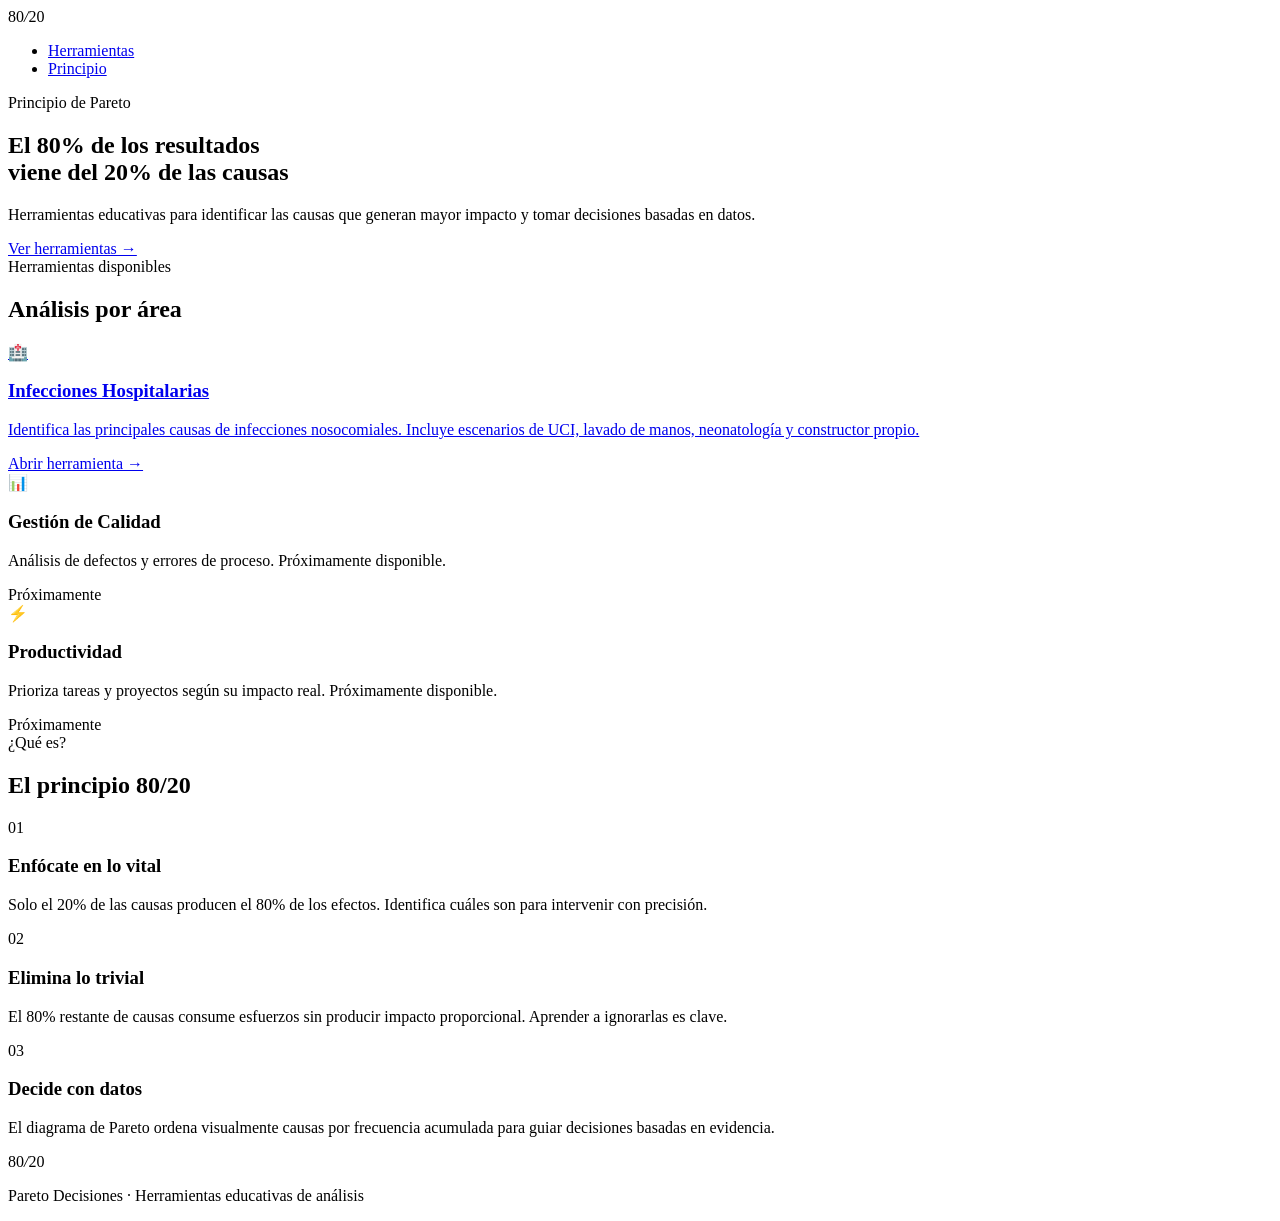
==== index.html @ b8f4c51c "Initial commit" ====
<!DOCTYPE html>
<html lang="es">
<head>
  <meta charset="UTF-8">
  <meta name="viewport" content="width=device-width, initial-scale=1.0">
  <title>Pareto Decisiones</title>
  <link rel="stylesheet" href="assets/style.css">
  <link href="https://fonts.googleapis.com/css2?family=Playfair+Display:wght@400;700;900&family=DM+Sans:wght@300;400;500&display=swap" rel="stylesheet">
</head>
<body>

  <div class="bg-grid"></div>
  <div class="accent-circle c1"></div>
  <div class="accent-circle c2"></div>

  <!-- Header -->
  <header>
    <nav>
      <span class="logo">80<em>/</em>20</span>
      <ul>
        <li><a href="#herramientas">Herramientas</a></li>
        <li><a href="#principio">Principio</a></li>
      </ul>
    </nav>
  </header>

  <!-- Hero -->
  <section class="hero">
    <div class="hero-label">Principio de Pareto</div>
    <h1>El <span class="highlight">80%</span> de los resultados<br>viene del <span class="highlight">20%</span> de las causas</h1>
    <p class="hero-sub">Herramientas educativas para identificar las causas que generan mayor impacto y tomar decisiones basadas en datos.</p>
    <a href="#herramientas" class="btn-primary">Ver herramientas →</a>
  </section>

  <!-- Herramientas -->
  <section id="herramientas" class="section">
    <div class="section-inner">
      <div class="section-tag">Herramientas disponibles</div>
      <h2>Análisis por área</h2>
      <div class="cards-grid">

        <a href="pages/infecciones.html" class="tool-card">
          <div class="tool-icon">🏥</div>
          <div class="tool-body">
            <h3>Infecciones Hospitalarias</h3>
            <p>Identifica las principales causas de infecciones nosocomiales. Incluye escenarios de UCI, lavado de manos, neonatología y constructor propio.</p>
            <span class="tool-link">Abrir herramienta →</span>
          </div>
        </a>

        <!-- Espacio para futuras herramientas -->
        <div class="tool-card tool-coming">
          <div class="tool-icon">📊</div>
          <div class="tool-body">
            <h3>Gestión de Calidad</h3>
            <p>Análisis de defectos y errores de proceso. Próximamente disponible.</p>
            <span class="tool-link coming">Próximamente</span>
          </div>
        </div>

        <div class="tool-card tool-coming">
          <div class="tool-icon">⚡</div>
          <div class="tool-body">
            <h3>Productividad</h3>
            <p>Prioriza tareas y proyectos según su impacto real. Próximamente disponible.</p>
            <span class="tool-link coming">Próximamente</span>
          </div>
        </div>

      </div>
    </div>
  </section>

  <!-- Principio -->
  <section id="principio" class="section section-dark">
    <div class="section-inner">
      <div class="section-tag">¿Qué es?</div>
      <h2>El principio 80/20</h2>
      <div class="cards-grid">
        <div class="card card-dark" data-delay="0">
          <div class="card-num">01</div>
          <h3>Enfócate en lo vital</h3>
          <p>Solo el 20% de las causas producen el 80% de los efectos. Identifica cuáles son para intervenir con precisión.</p>
        </div>
        <div class="card card-dark" data-delay="1">
          <div class="card-num">02</div>
          <h3>Elimina lo trivial</h3>
          <p>El 80% restante de causas consume esfuerzos sin producir impacto proporcional. Aprender a ignorarlas es clave.</p>
        </div>
        <div class="card card-dark" data-delay="2">
          <div class="card-num">03</div>
          <h3>Decide con datos</h3>
          <p>El diagrama de Pareto ordena visualmente causas por frecuencia acumulada para guiar decisiones basadas en evidencia.</p>
        </div>
      </div>
    </div>
  </section>

  <!-- Footer -->
  <footer>
    <span class="logo">80<em>/</em>20</span>
    <p>Pareto Decisiones · Herramientas educativas de análisis</p>
  </footer>

  <script src="assets/script.js"></script>
</body>
</html>
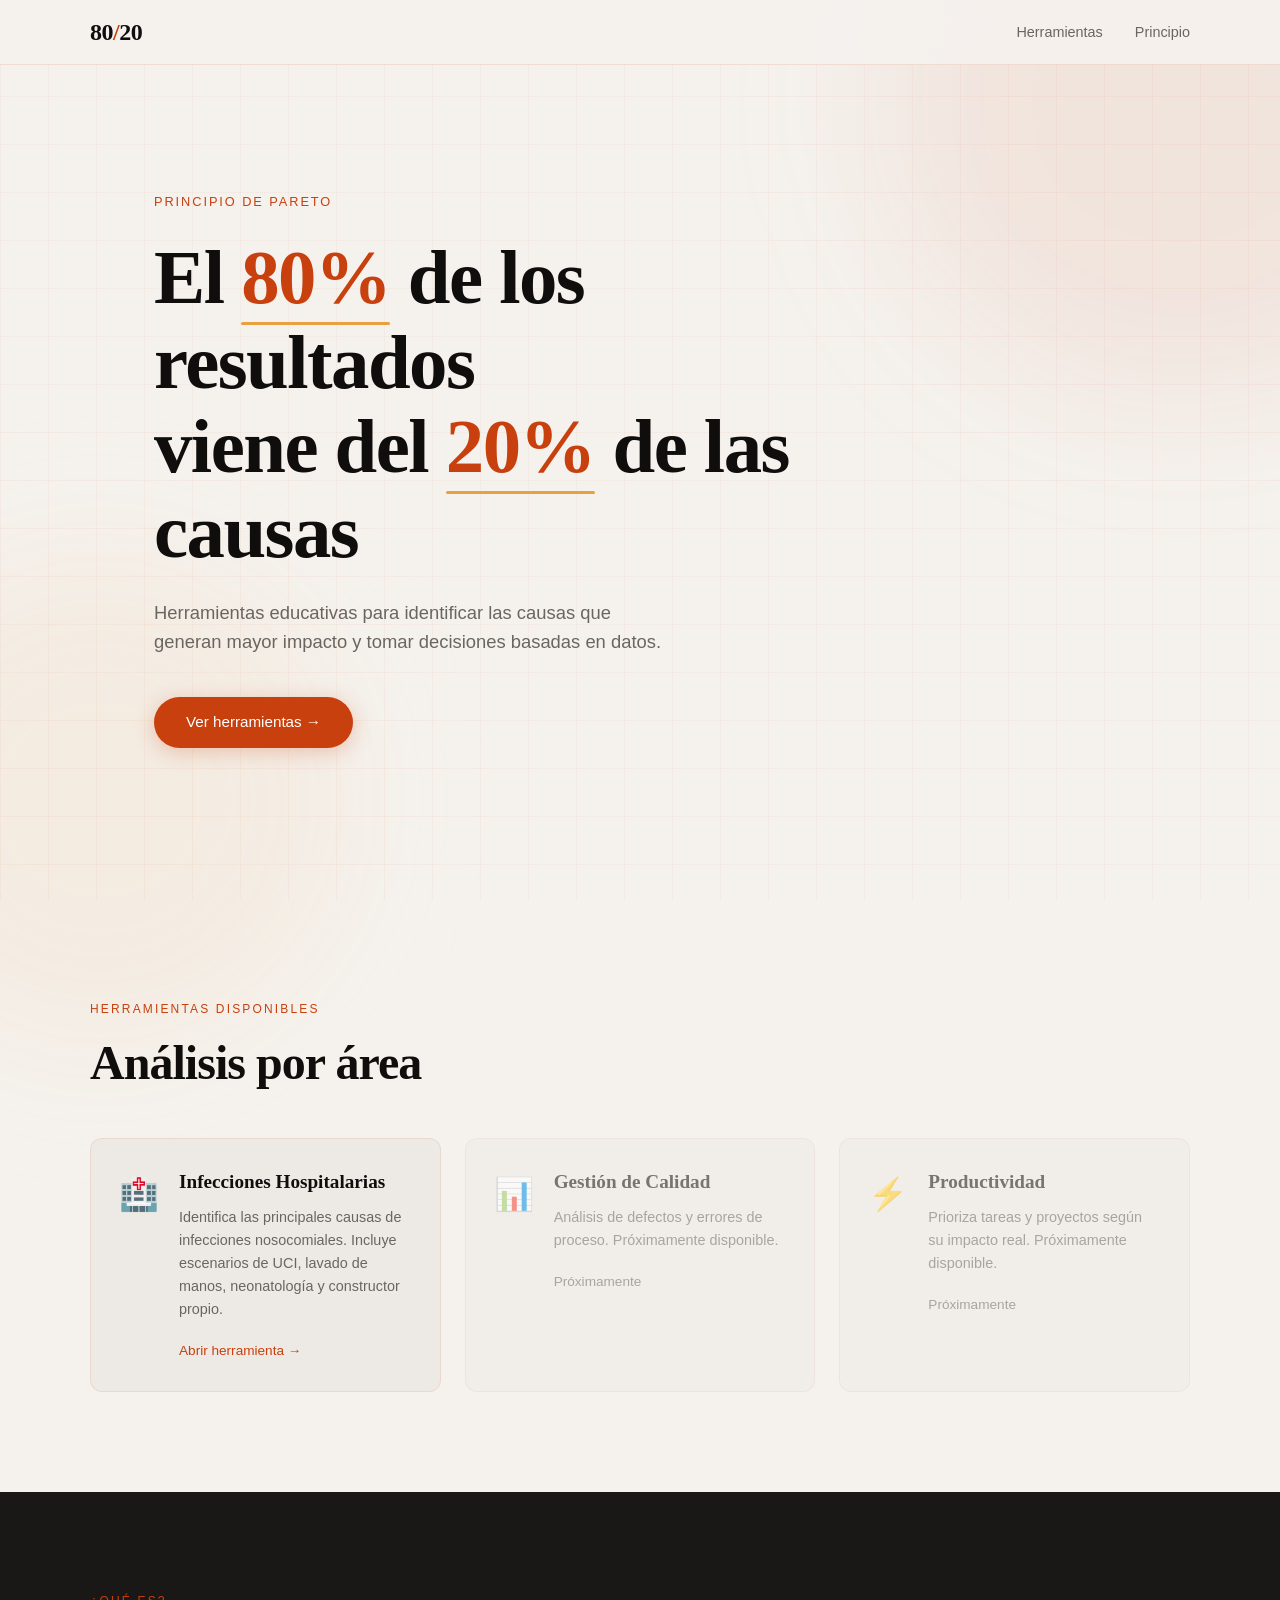
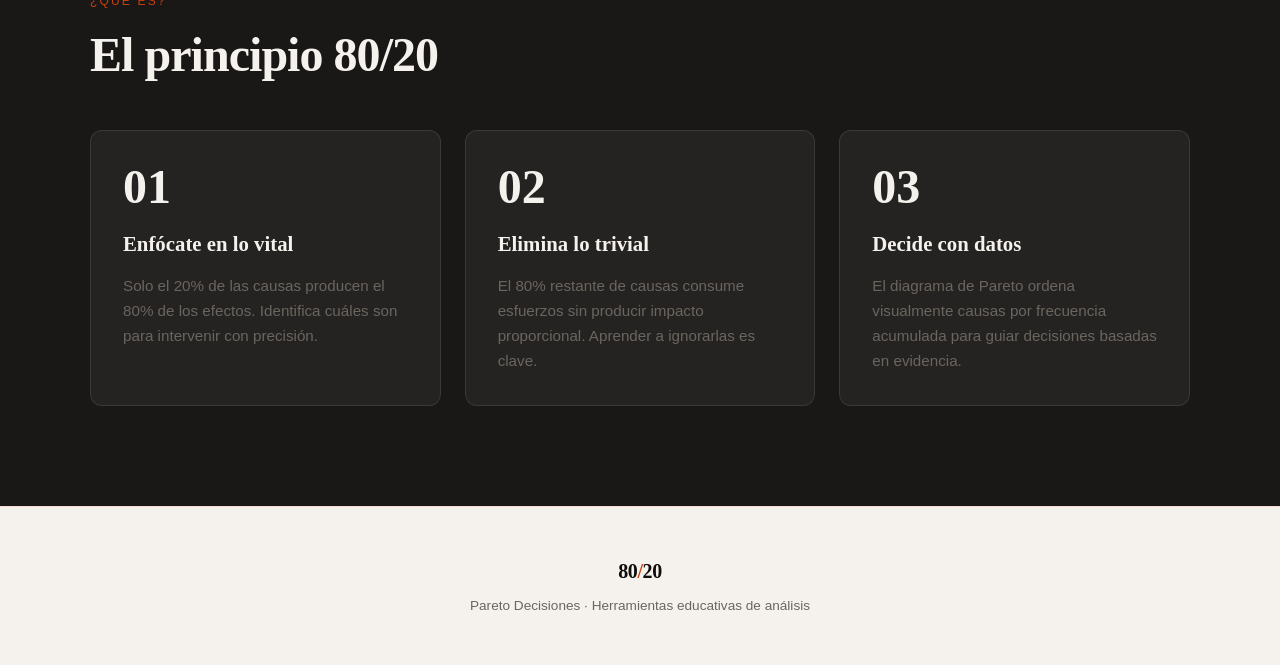
==== commit f2ca873b: "Update index.html" ====
--- a/index.html
+++ b/index.html
@@ -4,16 +4,13 @@
   <meta charset="UTF-8">
   <meta name="viewport" content="width=device-width, initial-scale=1.0">
   <title>Pareto Decisiones</title>
-  <link rel="stylesheet" href="assets/style.css">
+  <link rel="stylesheet" href="style.css">
   <link href="https://fonts.googleapis.com/css2?family=Playfair+Display:wght@400;700;900&family=DM+Sans:wght@300;400;500&display=swap" rel="stylesheet">
 </head>
 <body>
-
   <div class="bg-grid"></div>
   <div class="accent-circle c1"></div>
   <div class="accent-circle c2"></div>
-
-  <!-- Header -->
   <header>
     <nav>
       <span class="logo">80<em>/</em>20</span>
@@ -23,23 +20,18 @@
       </ul>
     </nav>
   </header>
-
-  <!-- Hero -->
   <section class="hero">
     <div class="hero-label">Principio de Pareto</div>
     <h1>El <span class="highlight">80%</span> de los resultados<br>viene del <span class="highlight">20%</span> de las causas</h1>
     <p class="hero-sub">Herramientas educativas para identificar las causas que generan mayor impacto y tomar decisiones basadas en datos.</p>
     <a href="#herramientas" class="btn-primary">Ver herramientas →</a>
   </section>
-
-  <!-- Herramientas -->
   <section id="herramientas" class="section">
     <div class="section-inner">
       <div class="section-tag">Herramientas disponibles</div>
       <h2>Análisis por área</h2>
       <div class="cards-grid">
-
-        <a href="pages/infecciones.html" class="tool-card">
+        <a href="infecciones.html" class="tool-card">
           <div class="tool-icon">🏥</div>
           <div class="tool-body">
             <h3>Infecciones Hospitalarias</h3>
@@ -47,8 +39,6 @@
             <span class="tool-link">Abrir herramienta →</span>
           </div>
         </a>
-
-        <!-- Espacio para futuras herramientas -->
         <div class="tool-card tool-coming">
           <div class="tool-icon">📊</div>
           <div class="tool-body">
@@ -57,7 +47,6 @@
             <span class="tool-link coming">Próximamente</span>
           </div>
         </div>
-
         <div class="tool-card tool-coming">
           <div class="tool-icon">⚡</div>
           <div class="tool-body">
@@ -66,12 +55,9 @@
             <span class="tool-link coming">Próximamente</span>
           </div>
         </div>
-
       </div>
     </div>
   </section>
-
-  <!-- Principio -->
   <section id="principio" class="section section-dark">
     <div class="section-inner">
       <div class="section-tag">¿Qué es?</div>
@@ -95,13 +81,10 @@
       </div>
     </div>
   </section>
-
-  <!-- Footer -->
   <footer>
     <span class="logo">80<em>/</em>20</span>
     <p>Pareto Decisiones · Herramientas educativas de análisis</p>
   </footer>
-
-  <script src="assets/script.js"></script>
+  <script src="script.js"></script>
 </body>
 </html>
--- a/style.css
+++ b/style.css
@@ -0,0 +1,208 @@
+/* ── Variables ─────────────────────────────────────── */
+:root {
+  --ink: #0f0e0d;
+  --paper: #f5f2ee;
+  --paper2: #edeae5;
+  --accent: #c8400e;
+  --accent2: #e8a040;
+  --dark: #1a1816;
+  --dark2: #252220;
+  --text-muted: #6b6560;
+  --font-display: 'Playfair Display', Georgia, serif;
+  --font-body: 'DM Sans', sans-serif;
+  --radius: 12px;
+  --transition: 0.3s cubic-bezier(0.4, 0, 0.2, 1);
+}
+
+*, *::before, *::after { box-sizing: border-box; margin: 0; padding: 0; }
+html { scroll-behavior: smooth; }
+body {
+  font-family: var(--font-body);
+  background: var(--paper);
+  color: var(--ink);
+  overflow-x: hidden;
+  line-height: 1.6;
+}
+
+/* ── Fondo decorativo ──────────────────────────────── */
+.bg-grid {
+  position: fixed; inset: 0; z-index: 0; pointer-events: none;
+  background-image:
+    linear-gradient(rgba(200,64,14,0.04) 1px, transparent 1px),
+    linear-gradient(90deg, rgba(200,64,14,0.04) 1px, transparent 1px);
+  background-size: 48px 48px;
+}
+.accent-circle {
+  position: fixed; border-radius: 50%; filter: blur(80px);
+  pointer-events: none; z-index: 0;
+}
+.c1 { width: 600px; height: 600px; top: -200px; right: -200px;
+      background: rgba(200,64,14,0.08); }
+.c2 { width: 500px; height: 500px; bottom: -150px; left: -150px;
+      background: rgba(232,160,64,0.07); }
+
+/* ── Header ────────────────────────────────────────── */
+header {
+  position: fixed; top: 0; left: 0; right: 0; z-index: 100;
+  padding: 0 5vw;
+  background: rgba(245,242,238,0.88);
+  backdrop-filter: blur(12px);
+  border-bottom: 1px solid rgba(200,64,14,0.12);
+}
+nav {
+  max-width: 1100px; margin: 0 auto;
+  display: flex; align-items: center; justify-content: space-between;
+  height: 64px;
+}
+.logo {
+  font-family: var(--font-display);
+  font-size: 1.5rem; font-weight: 900;
+  color: var(--ink); letter-spacing: -0.02em;
+  text-decoration: none;
+}
+.logo em { color: var(--accent); font-style: normal; }
+nav ul { list-style: none; display: flex; gap: 2rem; }
+nav a {
+  font-size: 0.9rem; font-weight: 500; color: var(--text-muted);
+  text-decoration: none; transition: color var(--transition);
+}
+nav a:hover { color: var(--accent); }
+
+/* ── Hero ──────────────────────────────────────────── */
+.hero {
+  position: relative; z-index: 1;
+  min-height: 100vh;
+  display: flex; flex-direction: column;
+  justify-content: center; align-items: flex-start;
+  padding: 120px 5vw 80px;
+  max-width: 1100px; margin: 0 auto;
+}
+.hero-label {
+  font-size: 0.8rem; font-weight: 500; letter-spacing: 0.15em;
+  text-transform: uppercase; color: var(--accent);
+  margin-bottom: 1.5rem;
+  animation: fadeUp 0.6s ease both 0.1s;
+}
+.hero h1 {
+  font-family: var(--font-display);
+  font-size: clamp(2.8rem, 6vw, 5rem);
+  font-weight: 900; line-height: 1.1; letter-spacing: -0.02em;
+  color: var(--ink); margin-bottom: 1.5rem; max-width: 750px;
+  animation: fadeUp 0.7s ease both 0.25s;
+}
+.highlight { color: var(--accent); position: relative; display: inline-block; }
+.highlight::after {
+  content: ''; position: absolute; left: 0; bottom: -4px;
+  width: 100%; height: 3px;
+  background: var(--accent2); border-radius: 2px;
+}
+.hero-sub {
+  font-size: 1.15rem; color: var(--text-muted);
+  max-width: 520px; margin-bottom: 2.5rem; font-weight: 300;
+  animation: fadeUp 0.7s ease both 0.4s;
+}
+.hero .btn-primary { animation: fadeUp 0.7s ease both 0.55s; }
+
+/* ── Buttons ───────────────────────────────────────── */
+.btn-primary {
+  display: inline-block;
+  background: var(--accent); color: #fff;
+  padding: 0.85rem 2rem; border-radius: 100px;
+  font-family: var(--font-body); font-size: 0.95rem; font-weight: 500;
+  text-decoration: none; border: none; cursor: pointer;
+  transition: all var(--transition);
+  box-shadow: 0 4px 20px rgba(200,64,14,0.25);
+}
+.btn-primary:hover {
+  background: #a83308; transform: translateY(-2px);
+  box-shadow: 0 8px 28px rgba(200,64,14,0.35);
+}
+
+/* ── Sections ──────────────────────────────────────── */
+.section { position: relative; z-index: 1; padding: 100px 5vw; }
+.section-inner { max-width: 1100px; margin: 0 auto; }
+.section-dark { background: var(--dark); color: var(--paper); }
+.section-tag {
+  font-size: 0.75rem; font-weight: 500; letter-spacing: 0.18em;
+  text-transform: uppercase; color: var(--accent); margin-bottom: 1rem;
+}
+.section h2 {
+  font-family: var(--font-display);
+  font-size: clamp(2rem, 4vw, 3rem);
+  font-weight: 700; line-height: 1.15; letter-spacing: -0.02em;
+  margin-bottom: 3rem;
+}
+
+/* ── Tool Cards ────────────────────────────────────── */
+.cards-grid {
+  display: grid; grid-template-columns: repeat(auto-fit, minmax(280px,1fr));
+  gap: 1.5rem;
+}
+.tool-card {
+  display: flex; gap: 1.25rem; align-items: flex-start;
+  background: var(--paper2); border-radius: var(--radius);
+  padding: 1.75rem; border: 1px solid rgba(200,64,14,0.1);
+  text-decoration: none; color: var(--ink);
+  transition: all var(--transition);
+}
+.tool-card:hover {
+  transform: translateY(-4px);
+  box-shadow: 0 12px 40px rgba(200,64,14,0.12);
+  border-color: rgba(200,64,14,0.25);
+}
+.tool-coming { opacity: 0.55; cursor: default; pointer-events: none; }
+.tool-icon { font-size: 2rem; flex-shrink: 0; margin-top: 2px; }
+.tool-body h3 {
+  font-family: var(--font-display); font-size: 1.2rem;
+  font-weight: 700; margin-bottom: 0.5rem;
+}
+.tool-body p { font-size: 0.9rem; color: var(--text-muted); margin-bottom: 1rem; line-height: 1.6; }
+.tool-link { font-size: 0.85rem; font-weight: 500; color: var(--accent); }
+.tool-link.coming { color: var(--text-muted); }
+
+/* ── Info Cards ────────────────────────────────────── */
+.card {
+  background: var(--paper2); border-radius: var(--radius);
+  padding: 2rem; border: 1px solid rgba(200,64,14,0.1);
+  transition: all var(--transition);
+  opacity: 0; transform: translateY(24px);
+}
+.card.visible { opacity: 1; transform: translateY(0); }
+.card-dark {
+  background: rgba(255,255,255,0.05);
+  border-color: rgba(245,242,238,0.1);
+}
+.card-dark h3, .card-dark .card-num { color: var(--paper); }
+.card-dark p { color: rgba(245,242,238,0.6); }
+.card-num {
+  font-family: var(--font-display);
+  font-size: 3rem; font-weight: 900; color: rgba(200,64,14,0.15);
+  line-height: 1; margin-bottom: 1rem;
+}
+.card h3 {
+  font-family: var(--font-display); font-size: 1.3rem;
+  font-weight: 700; margin-bottom: 0.75rem;
+}
+.card p { color: var(--text-muted); font-size: 0.95rem; line-height: 1.65; }
+
+/* ── Footer ────────────────────────────────────────── */
+footer {
+  position: relative; z-index: 1;
+  text-align: center; padding: 3rem 5vw;
+  border-top: 1px solid rgba(200,64,14,0.12);
+}
+footer .logo { display: block; font-size: 1.25rem; margin-bottom: 0.5rem; }
+footer p { font-size: 0.85rem; color: var(--text-muted); }
+
+/* ── Animations ────────────────────────────────────── */
+@keyframes fadeUp {
+  from { opacity: 0; transform: translateY(32px); }
+  to   { opacity: 1; transform: translateY(0); }
+}
+
+/* ── Responsive ────────────────────────────────────── */
+@media (max-width: 600px) {
+  nav ul { display: none; }
+  .hero { padding-top: 100px; }
+  .tool-card { flex-direction: column; gap: 0.75rem; }
+}
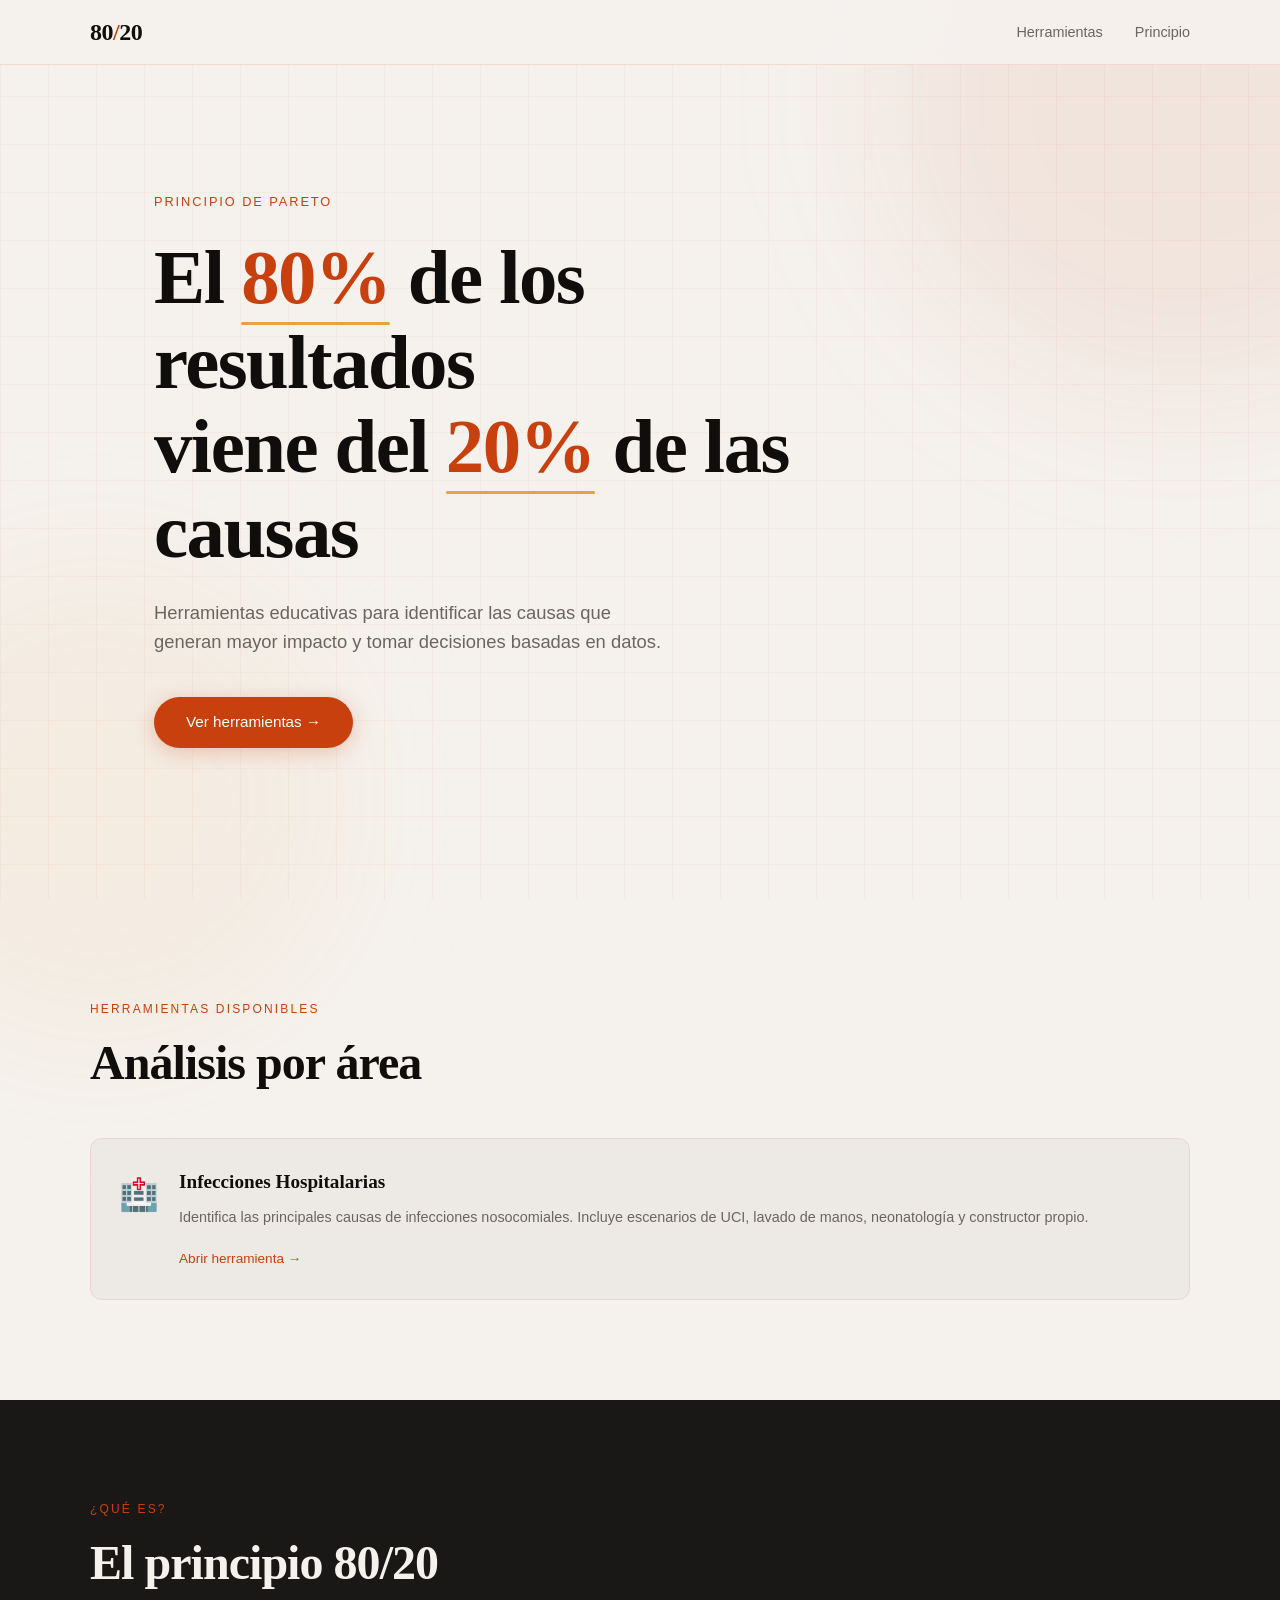
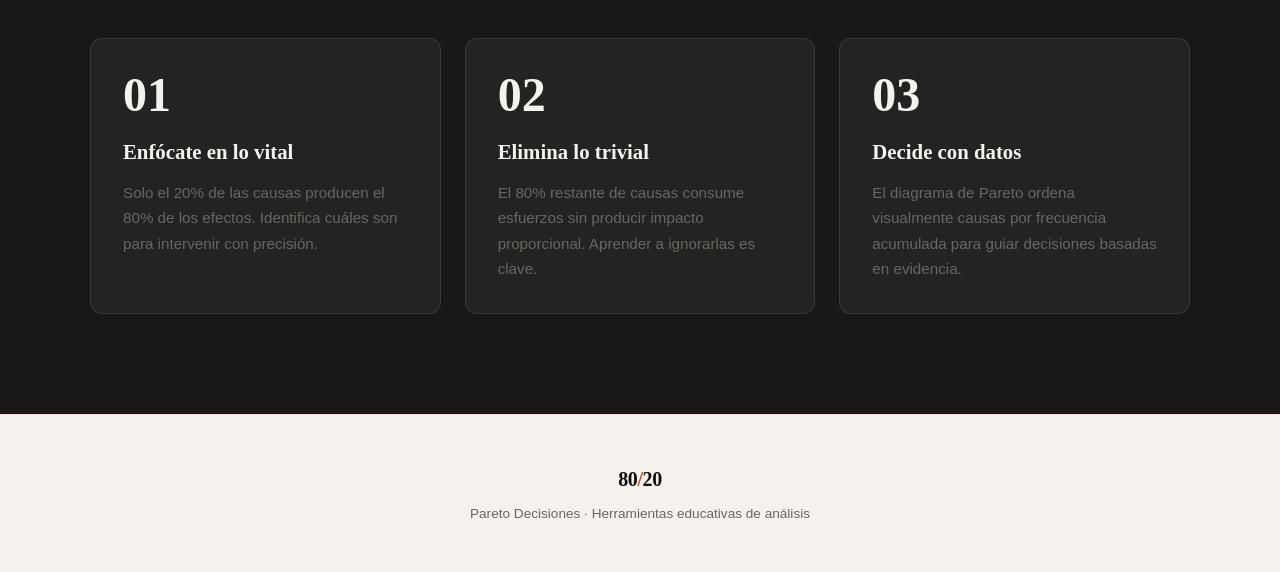
==== commit e8b4a402: "Update index.html" ====
--- a/index.html
+++ b/index.html
@@ -39,22 +39,6 @@
             <span class="tool-link">Abrir herramienta →</span>
           </div>
         </a>
-        <div class="tool-card tool-coming">
-          <div class="tool-icon">📊</div>
-          <div class="tool-body">
-            <h3>Gestión de Calidad</h3>
-            <p>Análisis de defectos y errores de proceso. Próximamente disponible.</p>
-            <span class="tool-link coming">Próximamente</span>
-          </div>
-        </div>
-        <div class="tool-card tool-coming">
-          <div class="tool-icon">⚡</div>
-          <div class="tool-body">
-            <h3>Productividad</h3>
-            <p>Prioriza tareas y proyectos según su impacto real. Próximamente disponible.</p>
-            <span class="tool-link coming">Próximamente</span>
-          </div>
-        </div>
       </div>
     </div>
   </section>
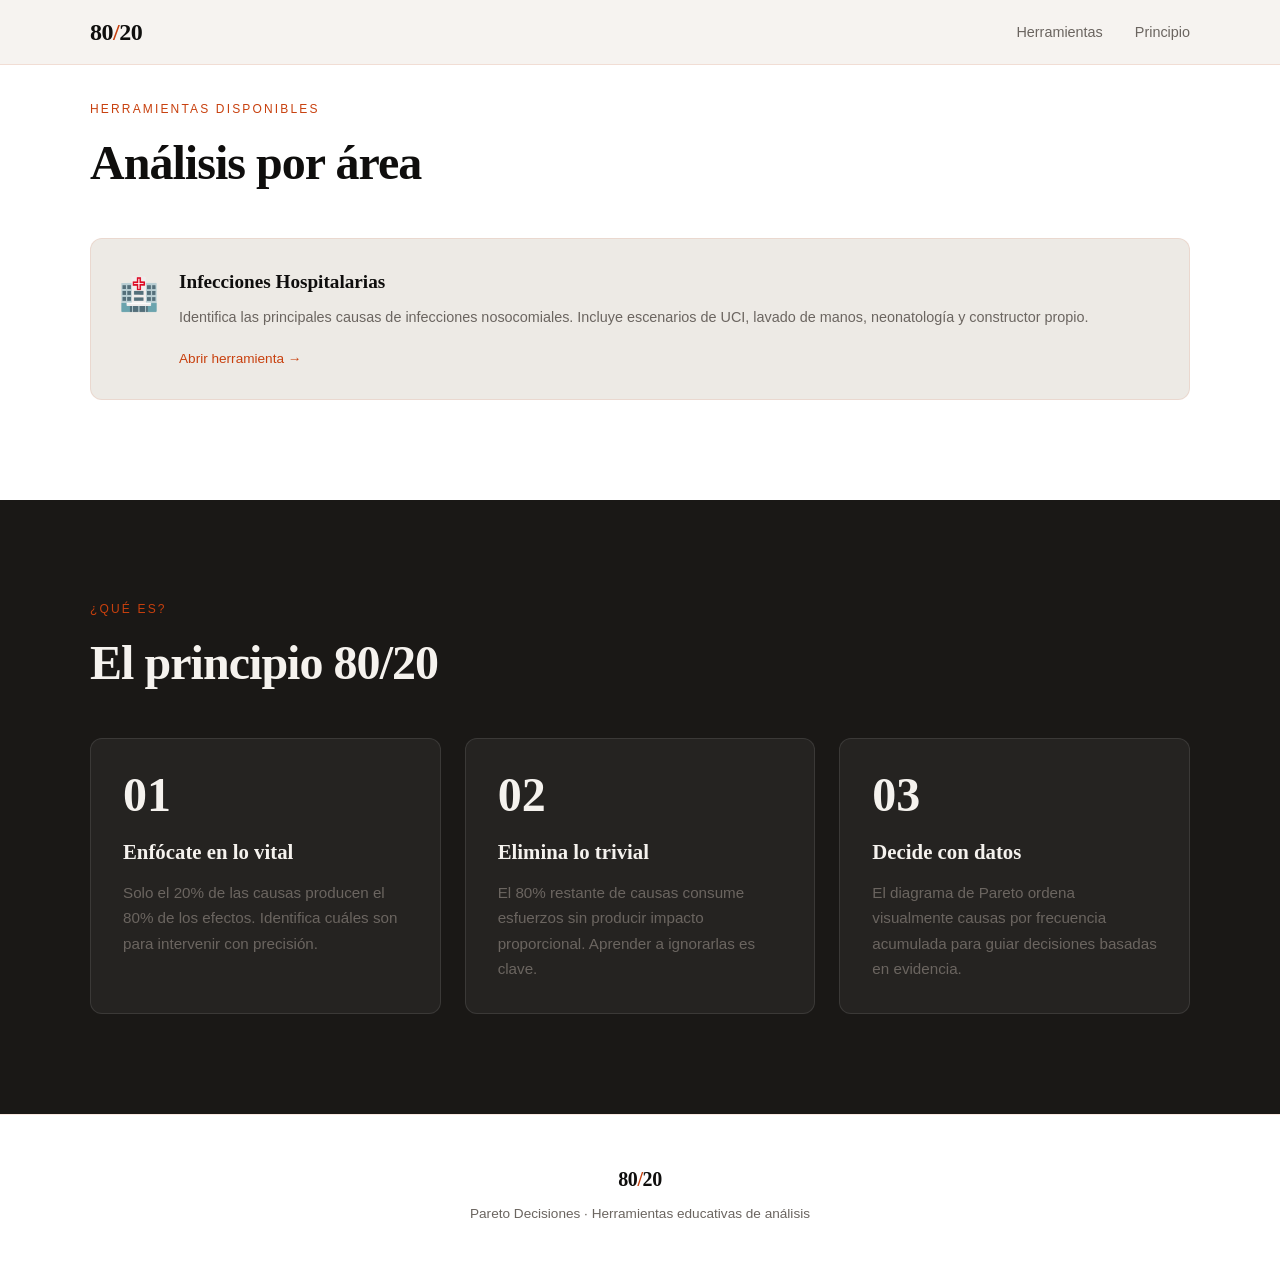
==== commit 4bd8e3bf: "Update index.html" ====
--- a/index.html
+++ b/index.html
@@ -6,11 +6,12 @@
   <title>Pareto Decisiones</title>
   <link rel="stylesheet" href="style.css">
   <link href="https://fonts.googleapis.com/css2?family=Playfair+Display:wght@400;700;900&family=DM+Sans:wght@300;400;500&display=swap" rel="stylesheet">
+  <style>
+    body { background: #ffffff !important; }
+    .bg-grid, .accent-circle { display: none !important; }
+  </style>
 </head>
 <body>
-  <div class="bg-grid"></div>
-  <div class="accent-circle c1"></div>
-  <div class="accent-circle c2"></div>
   <header>
     <nav>
       <span class="logo">80<em>/</em>20</span>
@@ -20,12 +21,6 @@
       </ul>
     </nav>
   </header>
-  <section class="hero">
-    <div class="hero-label">Principio de Pareto</div>
-    <h1>El <span class="highlight">80%</span> de los resultados<br>viene del <span class="highlight">20%</span> de las causas</h1>
-    <p class="hero-sub">Herramientas educativas para identificar las causas que generan mayor impacto y tomar decisiones basadas en datos.</p>
-    <a href="#herramientas" class="btn-primary">Ver herramientas →</a>
-  </section>
   <section id="herramientas" class="section">
     <div class="section-inner">
       <div class="section-tag">Herramientas disponibles</div>
